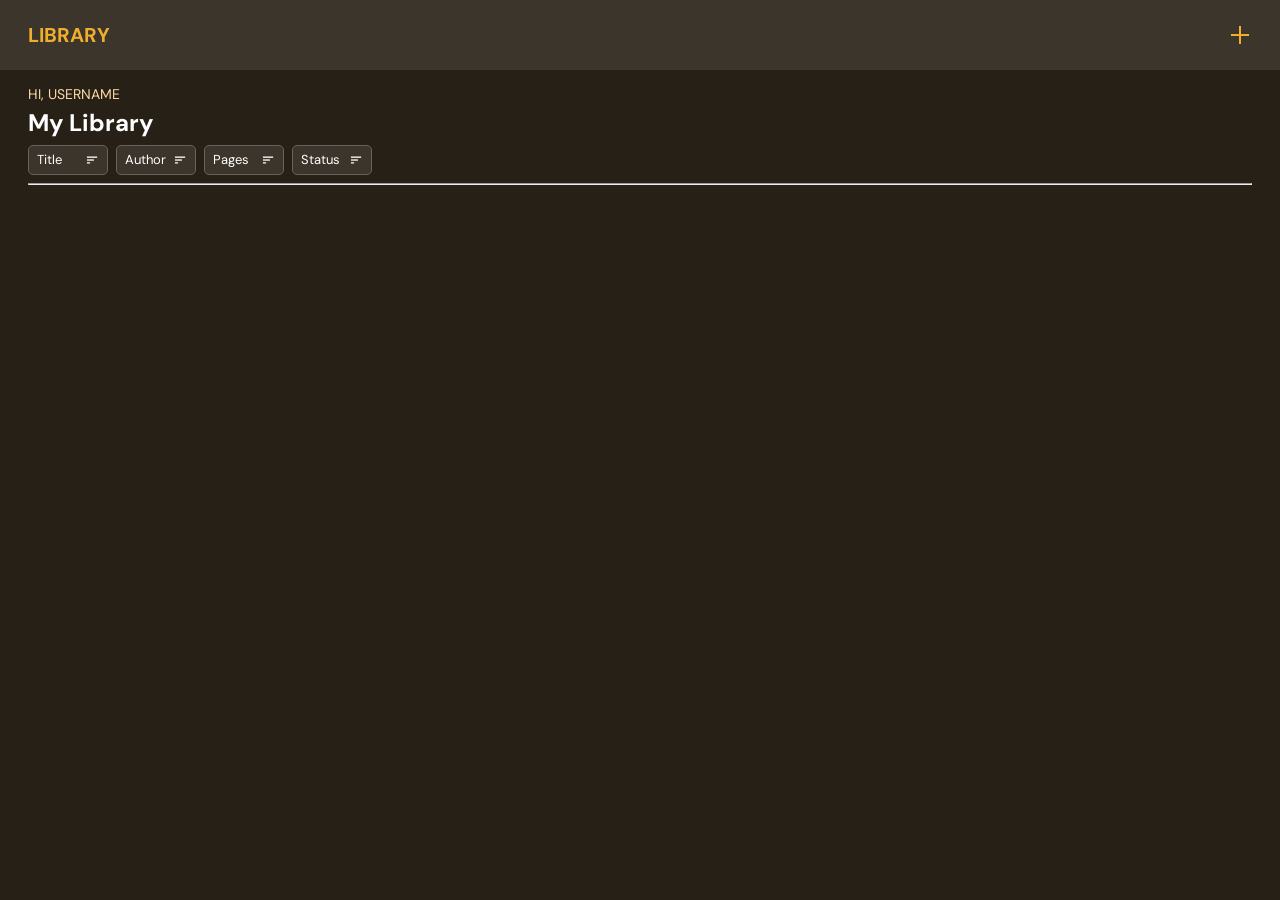
==== index.html @ 604ff002 "Add page and library headers, add colors" ====
<!DOCTYPE html>
<html lang="en">
    <head>
        <meta charset="UTF-8" />
        <meta name="viewport" content="width=device-width, initial-scale=1.0" />
        <title>Library</title>
        <link rel="preconnect" href="https://fonts.googleapis.com" />
        <link rel="preconnect" href="https://fonts.gstatic.com" crossorigin />
        <link href="https://fonts.googleapis.com/css2?family=DM+Sans:ital,opsz,wght@0,9..40,100..1000;1,9..40,100..1000&display=swap" rel="stylesheet" />
        <link rel="stylesheet" href="styles.css" />
        <script src="script.js"></script>
    </head>
    <body>
        <div id="header">
            <div id="logo">LIBRARY</div>
            <img id="add-book" src="icons/add.png" alt="Add book button">
        </div>
        <div id="greeting">HI, USERNAME</div>
        <div id="library-name">My Library</div>
        <div id="sort-btns">
            <div class="sort-btn">
                <div>Title</div>
                <img src="icons/sort.png" alt="">
            </div>
            <div class="sort-btn">
                <div>Author</div>
                <img src="icons/sort.png" alt="">
            </div>
            <div class="sort-btn">
                <div>Pages</div>
                <img src="icons/sort.png" alt="">
            </div>
            <div class="sort-btn">
                <div>Status</div>
                <img src="icons/sort.png" alt="">
            </div>
        </div>
        <hr>
        <div id="bookshelf"></div>
    </body>
</html>
---- styles.css ----
/*
  Josh's Custom CSS Reset
  https://www.joshwcomeau.com/css/custom-css-reset/
*/

*, *::before, *::after {
  box-sizing: border-box;
}

* {
  margin: 0;
}

@media (prefers-reduced-motion: no-preference) {
  html {
    interpolate-size: allow-keywords;
  }
}

body {
  line-height: 1.5;
  -webkit-font-smoothing: antialiased;
}

img, picture, video, canvas, svg {
  display: block;
  max-width: 100%;
}

input, button, textarea, select {
  font: inherit;
}

p, h1, h2, h3, h4, h5, h6 {
  overflow-wrap: break-word;
}

p {
  text-wrap: pretty;
}
h1, h2, h3, h4, h5, h6 {
  text-wrap: balance;
}

#root, #__next {
  isolation: isolate;
}

/* Library */
:root {
    --bg-primary: #262017;
    --bg-secondary: #3B352C;

    --font-primary: #F0AE2C;
    --font-secondary: #FFDAA5;

    --btn-border: #67625B;
}

body {
    background-color: var(--bg-primary);
    font-family: "DM Sans";
}

/* --- Header --- */

#header {
    display: grid;
    grid-template-columns: repeat(2, 1fr);
    align-items: center;

    background-color: var(--bg-secondary);
    color: var(--font-primary);
    font-size: 20px;
    font-weight: bold;
    height: 70px;
    padding: 0 28px;
}

#add-book {
    /* #header grid */
    justify-self: end;
}

/* --- END Header --- */

/* --- Greeting --- */

#greeting {
    color: var(--font-secondary);
    font-size: 14px;
    padding-top: 14px;
    padding-left: 28px;
}

/* --- END Greeting --- */

/* --- Library Name --- */

#library-name {
    color: white;
    font-size: 24px;
    font-weight: bold;
    padding-left: 28px;
}

/* --- END Library Name --- */

/* --- Sort Buttons --- */

#sort-btns {
    display: grid;
    grid-template-columns: repeat(auto-fit, 80px);
    gap: 8px;

    padding-top: 4px;
    padding-left: 28px;
}

#sort-btns .sort-btn {
    display: grid;
    grid-template-columns: repeat(2, 1fr);
    align-items: center;

    background-color: var(--bg-secondary);
    border: 1px solid var(--btn-border);
    border-radius: 5px;
    color: white;
    font-size: 13px;
    text-align: start;
    width: 80px;
    padding: 4px 8px;
}

#sort-btns img {
    justify-self: end;
    width: 14px;
}

/* --- END Sort Buttons --- */

hr {
    color: var(--btn-border);
    height: 1px;
    margin: 8px 28px;
}
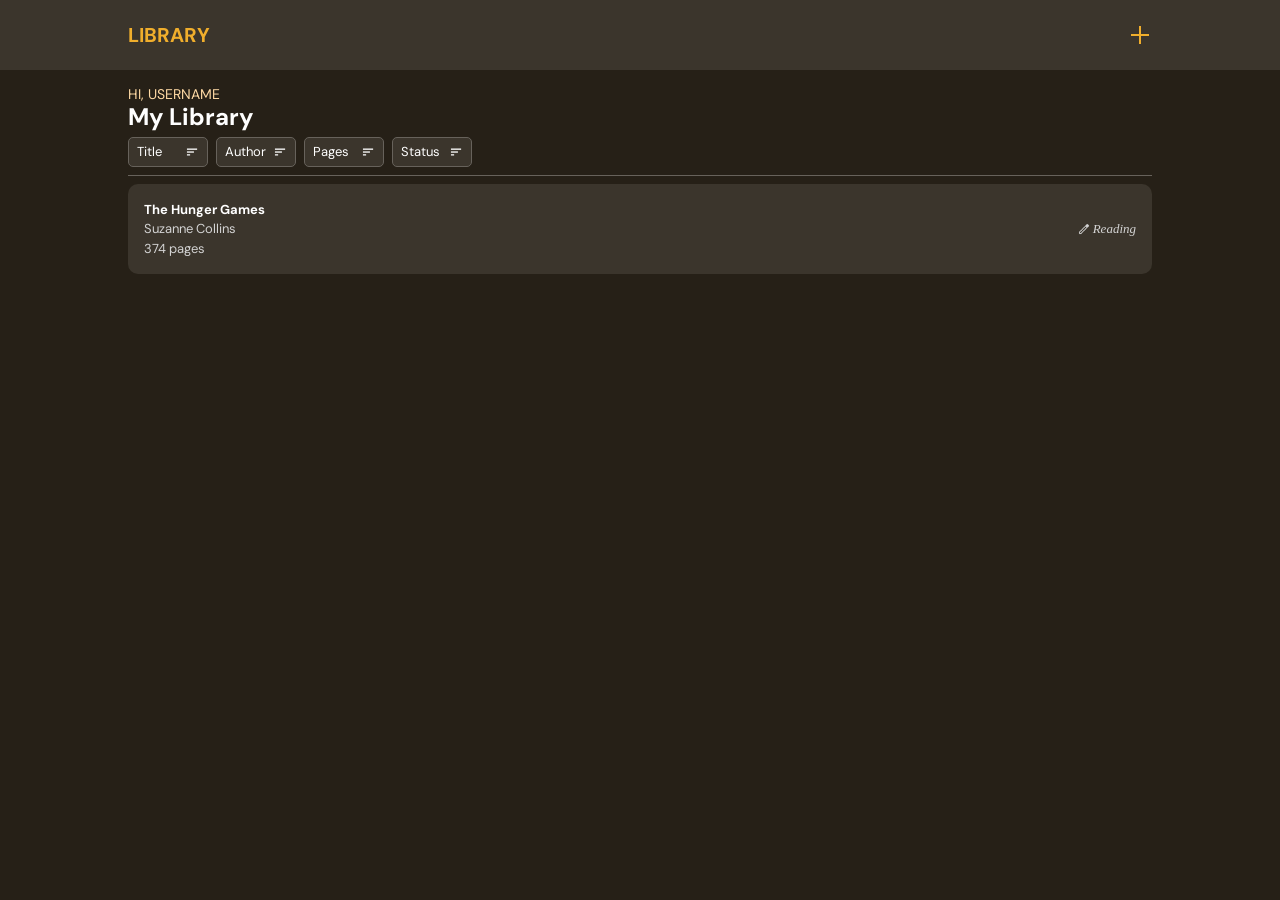
==== commit 6f677cfc: "Complete format and style with dummy content" ====
--- a/index.html
+++ b/index.html
@@ -13,29 +13,41 @@
     <body>
         <div id="header">
             <div id="logo">LIBRARY</div>
-            <img id="add-book" src="icons/add.png" alt="Add book button">
+            <img id="add-book" src="icons/add.png" alt="Add book button" />
         </div>
         <div id="greeting">HI, USERNAME</div>
         <div id="library-name">My Library</div>
         <div id="sort-btns">
             <div class="sort-btn">
                 <div>Title</div>
-                <img src="icons/sort.png" alt="">
+                <img src="icons/sort.png" alt="" />
             </div>
             <div class="sort-btn">
                 <div>Author</div>
-                <img src="icons/sort.png" alt="">
+                <img src="icons/sort.png" alt="" />
             </div>
             <div class="sort-btn">
                 <div>Pages</div>
-                <img src="icons/sort.png" alt="">
+                <img src="icons/sort.png" alt="" />
             </div>
             <div class="sort-btn">
                 <div>Status</div>
-                <img src="icons/sort.png" alt="">
+                <img src="icons/sort.png" alt="" />
             </div>
         </div>
-        <hr>
-        <div id="bookshelf"></div>
+        <hr />
+        <div id="bookshelf">
+            <div class="book">
+                <div class="book-info">
+                    <div class="title">The Hunger Games</div>
+                    <div class="author">Suzanne Collins</div>
+                    <div class="pages">374 pages</div>
+                </div>
+                <div class="status">
+                    <img src="icons/edit.png" alt="Edit button">
+                    <div>Reading</div>
+                </div>
+            </div>
+        </div>
     </body>
 </html>
--- a/styles.css
+++ b/styles.css
@@ -3,58 +3,79 @@
   https://www.joshwcomeau.com/css/custom-css-reset/
 */
 
-*, *::before, *::after {
-  box-sizing: border-box;
+*,
+*::before,
+*::after {
+    box-sizing: border-box;
 }
 
 * {
-  margin: 0;
+    margin: 0;
 }
 
 @media (prefers-reduced-motion: no-preference) {
-  html {
-    interpolate-size: allow-keywords;
-  }
+    html {
+        interpolate-size: allow-keywords;
+    }
 }
 
 body {
-  line-height: 1.5;
-  -webkit-font-smoothing: antialiased;
-}
-
-img, picture, video, canvas, svg {
-  display: block;
-  max-width: 100%;
-}
-
-input, button, textarea, select {
-  font: inherit;
-}
-
-p, h1, h2, h3, h4, h5, h6 {
-  overflow-wrap: break-word;
+    line-height: 1.5;
+    -webkit-font-smoothing: antialiased;
+}
+
+img,
+picture,
+video,
+canvas,
+svg {
+    display: block;
+    max-width: 100%;
+}
+
+input,
+button,
+textarea,
+select {
+    font: inherit;
+}
+
+p,
+h1,
+h2,
+h3,
+h4,
+h5,
+h6 {
+    overflow-wrap: break-word;
 }
 
 p {
-  text-wrap: pretty;
-}
-h1, h2, h3, h4, h5, h6 {
-  text-wrap: balance;
-}
-
-#root, #__next {
-  isolation: isolate;
+    text-wrap: pretty;
+}
+h1,
+h2,
+h3,
+h4,
+h5,
+h6 {
+    text-wrap: balance;
+}
+
+#root,
+#__next {
+    isolation: isolate;
 }
 
 /* Library */
 :root {
     --bg-primary: #262017;
-    --bg-secondary: #3B352C;
-
-    --font-primary: #F0AE2C;
-    --font-secondary: #FFDAA5;
-
-    --btn-border: #67625B;
+    --bg-secondary: #3b352c;
+
+    --font-primary: #f0ae2c;
+    --font-secondary: #ffdaa5;
+
+    --btn-border: #67625b;
 }
 
 body {
@@ -74,12 +95,14 @@
     font-size: 20px;
     font-weight: bold;
     height: 70px;
-    padding: 0 28px;
+    padding: 0 10%;
 }
 
 #add-book {
     /* #header grid */
     justify-self: end;
+
+    cursor: pointer;
 }
 
 /* --- END Header --- */
@@ -90,7 +113,7 @@
     color: var(--font-secondary);
     font-size: 14px;
     padding-top: 14px;
-    padding-left: 28px;
+    padding-left: 10%;
 }
 
 /* --- END Greeting --- */
@@ -101,7 +124,8 @@
     color: white;
     font-size: 24px;
     font-weight: bold;
-    padding-left: 28px;
+    margin-top: -6px;
+    padding-left: 10%;
 }
 
 /* --- END Library Name --- */
@@ -112,9 +136,8 @@
     display: grid;
     grid-template-columns: repeat(auto-fit, 80px);
     gap: 8px;
-
-    padding-top: 4px;
-    padding-left: 28px;
+    padding-top: 2px;
+    padding-left: 10%;
 }
 
 #sort-btns .sort-btn {
@@ -122,6 +145,7 @@
     grid-template-columns: repeat(2, 1fr);
     align-items: center;
 
+    cursor: pointer;
     background-color: var(--bg-secondary);
     border: 1px solid var(--btn-border);
     border-radius: 5px;
@@ -137,10 +161,55 @@
     width: 14px;
 }
 
+hr {
+    background-color: var(--btn-border);
+    border: none;
+    height: 1px;
+    margin: 8px 10%;
+}
+
 /* --- END Sort Buttons --- */
 
-hr {
-    color: var(--btn-border);
-    height: 1px;
-    margin: 8px 28px;
-}
+/* --- Bookshelf --- */
+
+#bookshelf {
+    padding: 0 10%;
+}
+
+.book {
+    display: flex;
+    align-items: center;
+    justify-content: space-between;
+    
+    background-color: var(--bg-secondary);
+    color: white;
+    border-radius: 10px;
+    font-size: 13px;
+    padding: 16px;
+}
+
+.title {
+    font-weight: bold;
+}
+
+.author,
+.pages,
+.status {
+    color: lightgray;
+}
+
+.status {
+    display: flex;
+    align-items: center;
+    gap: 2px;
+
+    cursor: pointer;
+    font-style: italic;
+}
+
+.status img {
+    width: 14px;
+    height: 14px;
+}
+
+/* --- END Bookshelf --- */
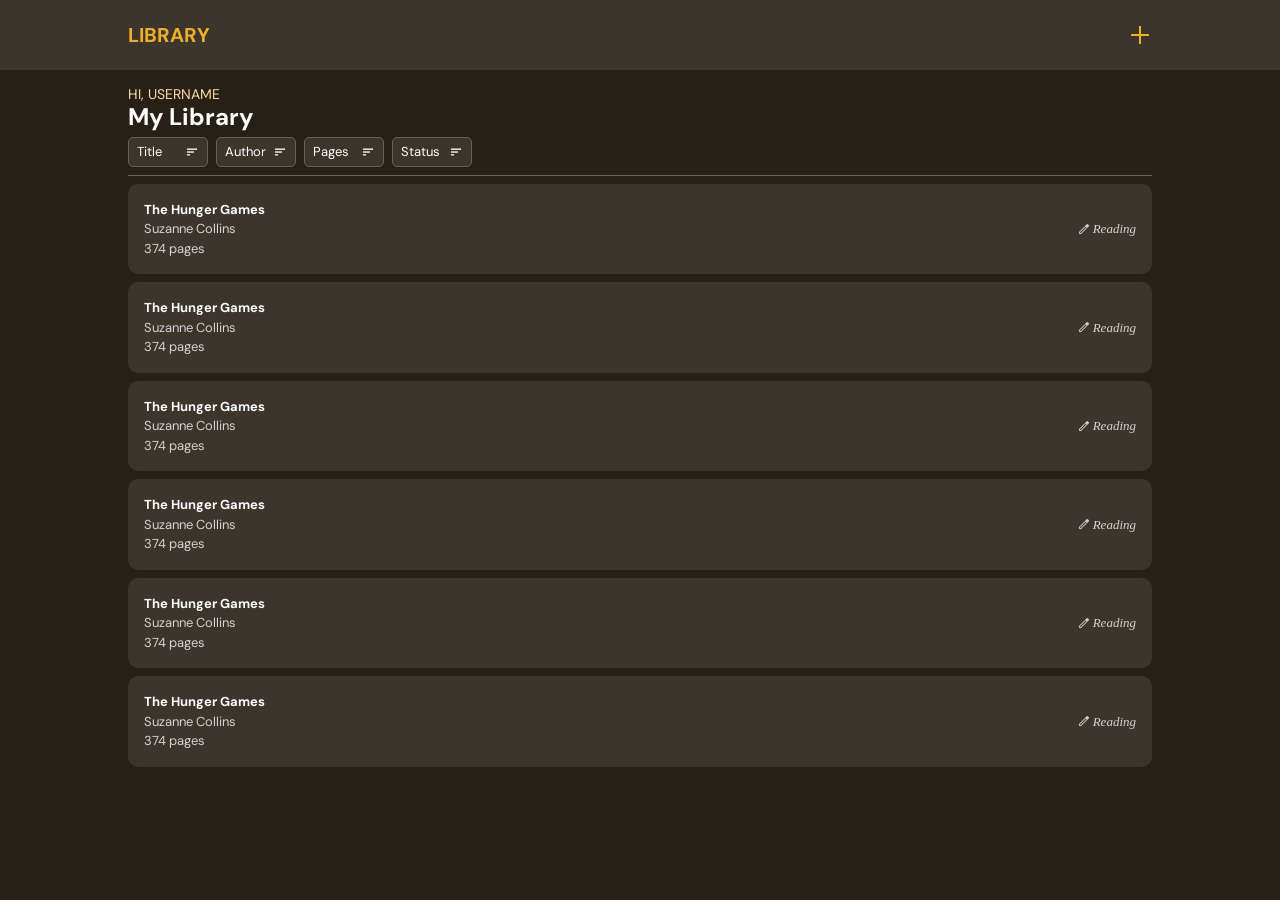
==== commit 67885622: "Add space between bookshelf and bottom of viewport" ====
--- a/index.html
+++ b/index.html
@@ -44,7 +44,62 @@
                     <div class="pages">374 pages</div>
                 </div>
                 <div class="status">
-                    <img src="icons/edit.png" alt="Edit button">
+                    <img src="icons/edit.png" alt="Edit button" />
+                    <div>Reading</div>
+                </div>
+            </div>
+            <div class="book">
+                <div class="book-info">
+                    <div class="title">The Hunger Games</div>
+                    <div class="author">Suzanne Collins</div>
+                    <div class="pages">374 pages</div>
+                </div>
+                <div class="status">
+                    <img src="icons/edit.png" alt="Edit button" />
+                    <div>Reading</div>
+                </div>
+            </div>
+            <div class="book">
+                <div class="book-info">
+                    <div class="title">The Hunger Games</div>
+                    <div class="author">Suzanne Collins</div>
+                    <div class="pages">374 pages</div>
+                </div>
+                <div class="status">
+                    <img src="icons/edit.png" alt="Edit button" />
+                    <div>Reading</div>
+                </div>
+            </div>
+            <div class="book">
+                <div class="book-info">
+                    <div class="title">The Hunger Games</div>
+                    <div class="author">Suzanne Collins</div>
+                    <div class="pages">374 pages</div>
+                </div>
+                <div class="status">
+                    <img src="icons/edit.png" alt="Edit button" />
+                    <div>Reading</div>
+                </div>
+            </div>
+            <div class="book">
+                <div class="book-info">
+                    <div class="title">The Hunger Games</div>
+                    <div class="author">Suzanne Collins</div>
+                    <div class="pages">374 pages</div>
+                </div>
+                <div class="status">
+                    <img src="icons/edit.png" alt="Edit button" />
+                    <div>Reading</div>
+                </div>
+            </div>
+            <div class="book">
+                <div class="book-info">
+                    <div class="title">The Hunger Games</div>
+                    <div class="author">Suzanne Collins</div>
+                    <div class="pages">374 pages</div>
+                </div>
+                <div class="status">
+                    <img src="icons/edit.png" alt="Edit button" />
                     <div>Reading</div>
                 </div>
             </div>
--- a/styles.css
+++ b/styles.css
@@ -86,6 +86,9 @@
 /* --- Header --- */
 
 #header {
+    position: sticky;
+    top: 0;
+
     display: grid;
     grid-template-columns: repeat(2, 1fr);
     align-items: center;
@@ -173,7 +176,10 @@
 /* --- Bookshelf --- */
 
 #bookshelf {
-    padding: 0 10%;
+    display: grid;
+    gap: 8px;
+
+    padding: 0 10% 10%;
 }
 
 .book {
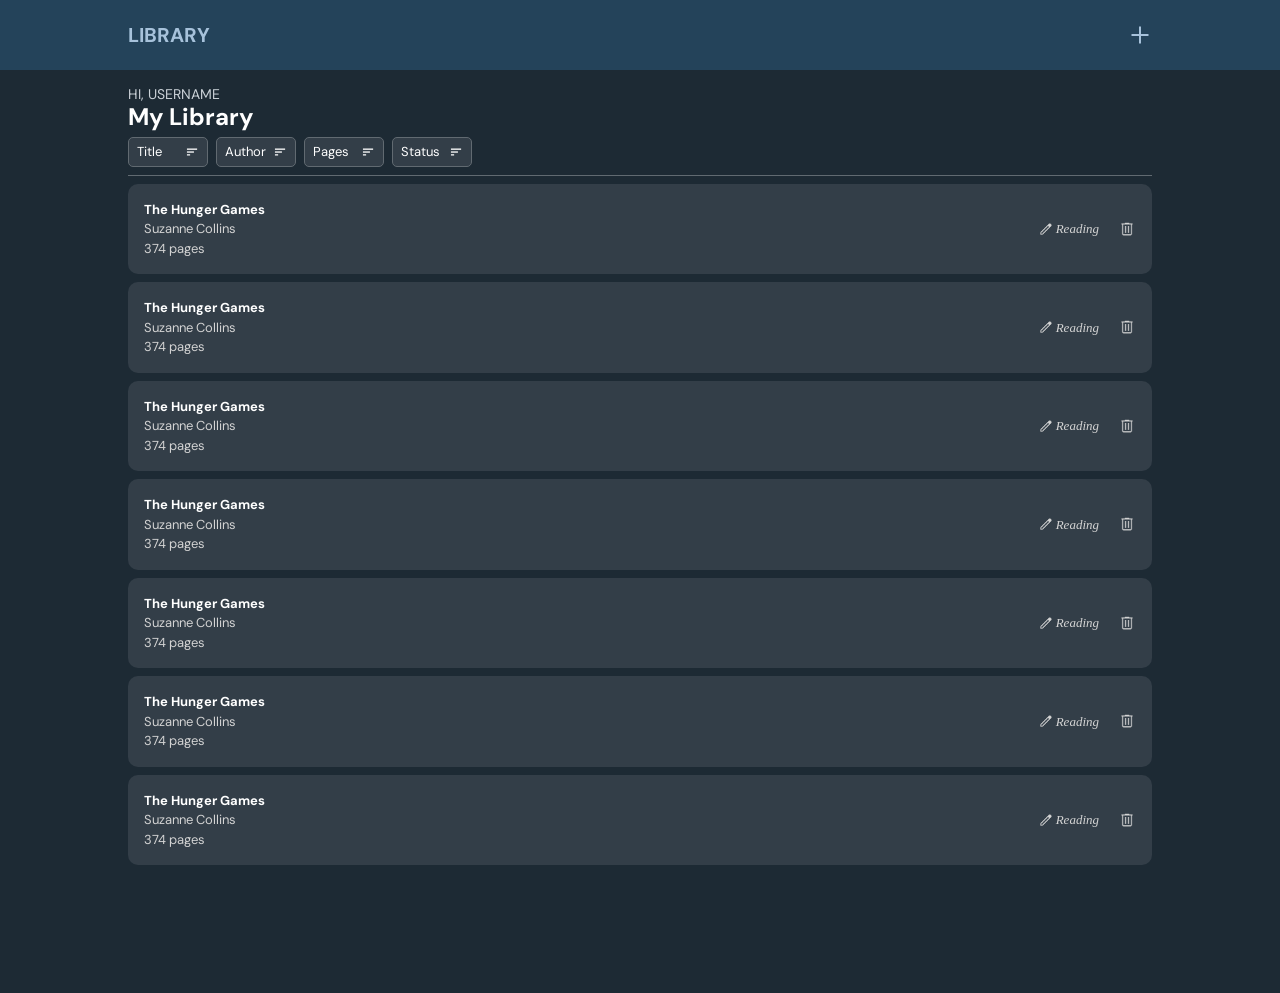
==== commit 49e86639: "Add delete icon to book divs" ====
--- a/index.html
+++ b/index.html
@@ -43,9 +43,14 @@
                     <div class="author">Suzanne Collins</div>
                     <div class="pages">374 pages</div>
                 </div>
-                <div class="status">
-                    <img src="icons/edit.png" alt="Edit button" />
-                    <div>Reading</div>
+                <div class="book-options">
+                    <div class="status">
+                        <img class="edit" src="icons/edit.png" alt="Edit button" />
+                        <div>Reading</div>
+                    </div>
+                    <div class="delete">
+                        <img class="delete" src="icons/delete.png" alt="Delete button" />
+                    </div>
                 </div>
             </div>
             <div class="book">
@@ -54,9 +59,14 @@
                     <div class="author">Suzanne Collins</div>
                     <div class="pages">374 pages</div>
                 </div>
-                <div class="status">
-                    <img src="icons/edit.png" alt="Edit button" />
-                    <div>Reading</div>
+                <div class="book-options">
+                    <div class="status">
+                        <img class="edit" src="icons/edit.png" alt="Edit button" />
+                        <div>Reading</div>
+                    </div>
+                    <div class="delete">
+                        <img class="delete" src="icons/delete.png" alt="Delete button" />
+                    </div>
                 </div>
             </div>
             <div class="book">
@@ -65,9 +75,14 @@
                     <div class="author">Suzanne Collins</div>
                     <div class="pages">374 pages</div>
                 </div>
-                <div class="status">
-                    <img src="icons/edit.png" alt="Edit button" />
-                    <div>Reading</div>
+                <div class="book-options">
+                    <div class="status">
+                        <img class="edit" src="icons/edit.png" alt="Edit button" />
+                        <div>Reading</div>
+                    </div>
+                    <div class="delete">
+                        <img class="delete" src="icons/delete.png" alt="Delete button" />
+                    </div>
                 </div>
             </div>
             <div class="book">
@@ -76,9 +91,14 @@
                     <div class="author">Suzanne Collins</div>
                     <div class="pages">374 pages</div>
                 </div>
-                <div class="status">
-                    <img src="icons/edit.png" alt="Edit button" />
-                    <div>Reading</div>
+                <div class="book-options">
+                    <div class="status">
+                        <img class="edit" src="icons/edit.png" alt="Edit button" />
+                        <div>Reading</div>
+                    </div>
+                    <div class="delete">
+                        <img class="delete" src="icons/delete.png" alt="Delete button" />
+                    </div>
                 </div>
             </div>
             <div class="book">
@@ -87,9 +107,14 @@
                     <div class="author">Suzanne Collins</div>
                     <div class="pages">374 pages</div>
                 </div>
-                <div class="status">
-                    <img src="icons/edit.png" alt="Edit button" />
-                    <div>Reading</div>
+                <div class="book-options">
+                    <div class="status">
+                        <img class="edit" src="icons/edit.png" alt="Edit button" />
+                        <div>Reading</div>
+                    </div>
+                    <div class="delete">
+                        <img class="delete" src="icons/delete.png" alt="Delete button" />
+                    </div>
                 </div>
             </div>
             <div class="book">
@@ -98,9 +123,30 @@
                     <div class="author">Suzanne Collins</div>
                     <div class="pages">374 pages</div>
                 </div>
-                <div class="status">
-                    <img src="icons/edit.png" alt="Edit button" />
-                    <div>Reading</div>
+                <div class="book-options">
+                    <div class="status">
+                        <img class="edit" src="icons/edit.png" alt="Edit button" />
+                        <div>Reading</div>
+                    </div>
+                    <div class="delete">
+                        <img class="delete" src="icons/delete.png" alt="Delete button" />
+                    </div>
+                </div>
+            </div>
+            <div class="book">
+                <div class="book-info">
+                    <div class="title">The Hunger Games</div>
+                    <div class="author">Suzanne Collins</div>
+                    <div class="pages">374 pages</div>
+                </div>
+                <div class="book-options">
+                    <div class="status">
+                        <img class="edit" src="icons/edit.png" alt="Edit button" />
+                        <div>Reading</div>
+                    </div>
+                    <div class="delete">
+                        <img class="delete" src="icons/delete.png" alt="Delete button" />
+                    </div>
                 </div>
             </div>
         </div>
--- a/styles.css
+++ b/styles.css
@@ -69,13 +69,14 @@
 
 /* Library */
 :root {
-    --bg-primary: #262017;
-    --bg-secondary: #3b352c;
-
-    --font-primary: #f0ae2c;
-    --font-secondary: #ffdaa5;
-
-    --btn-border: #67625b;
+    --bg-primary: #1d2a34;
+    --bg-secondary: #24435a;
+    --bg-tertiary: #333e48;
+
+    --font-primary: #a7c2db;
+    --font-secondary: #cbd2d8;
+
+    --btn-border: #616a71;
 }
 
 body {
@@ -94,7 +95,7 @@
     align-items: center;
 
     background-color: var(--bg-secondary);
-    color: var(--font-primary);
+    color: #a7c2db;
     font-size: 20px;
     font-weight: bold;
     height: 70px;
@@ -109,6 +110,57 @@
 }
 
 /* --- END Header --- */
+
+/* --- New Book Form --- */
+
+#new-book-form {
+    position: sticky;
+    top: 70px;
+
+    display: grid;
+    justify-content: end;
+    gap: 8px;
+
+    background-color: var(--bg-secondary);
+    padding: 0 10% 32px;
+}
+
+#form-title {
+    color: var(--font-primary);
+    font-weight: bold;
+}
+
+.input-div {
+    display: grid;
+    grid-template-columns: 60px 196px;
+    align-items: center;
+
+    color: var(--font-secondary);
+}
+
+.input-div input {
+    all: unset;
+    background-color: var(--bg-primary);
+    color: lightgray;
+    border-radius: 8px;
+    padding: 4px 8px;
+}
+
+.input-div input::placeholder {
+    font-style: italic;
+}
+
+.confirm-btn {
+    justify-self: end;
+
+    cursor: pointer;
+    background-color: var(--font-primary);
+    color: var(--bg-primary);
+    border-radius: 8px;
+    padding: 4px 8px;
+}
+
+/* --- END New Book Form --- */
 
 /* --- Greeting --- */
 
@@ -149,7 +201,7 @@
     align-items: center;
 
     cursor: pointer;
-    background-color: var(--bg-secondary);
+    background-color: var(--bg-tertiary);
     border: 1px solid var(--btn-border);
     border-radius: 5px;
     color: white;
@@ -186,8 +238,8 @@
     display: flex;
     align-items: center;
     justify-content: space-between;
-    
-    background-color: var(--bg-secondary);
+
+    background-color: var(--bg-tertiary);
     color: white;
     border-radius: 10px;
     font-size: 13px;
@@ -204,6 +256,12 @@
     color: lightgray;
 }
 
+.book-options {
+    display: flex;
+    align-items: center;
+    gap: 19px;
+}
+
 .status {
     display: flex;
     align-items: center;
@@ -213,9 +271,15 @@
     font-style: italic;
 }
 
-.status img {
-    width: 14px;
-    height: 14px;
+.edit {
+    width: 16px;
+    height: 16px;
+}
+
+.delete {
+    cursor: pointer;
+    width: 18px;
+    height: 18px;
 }
 
 /* --- END Bookshelf --- */
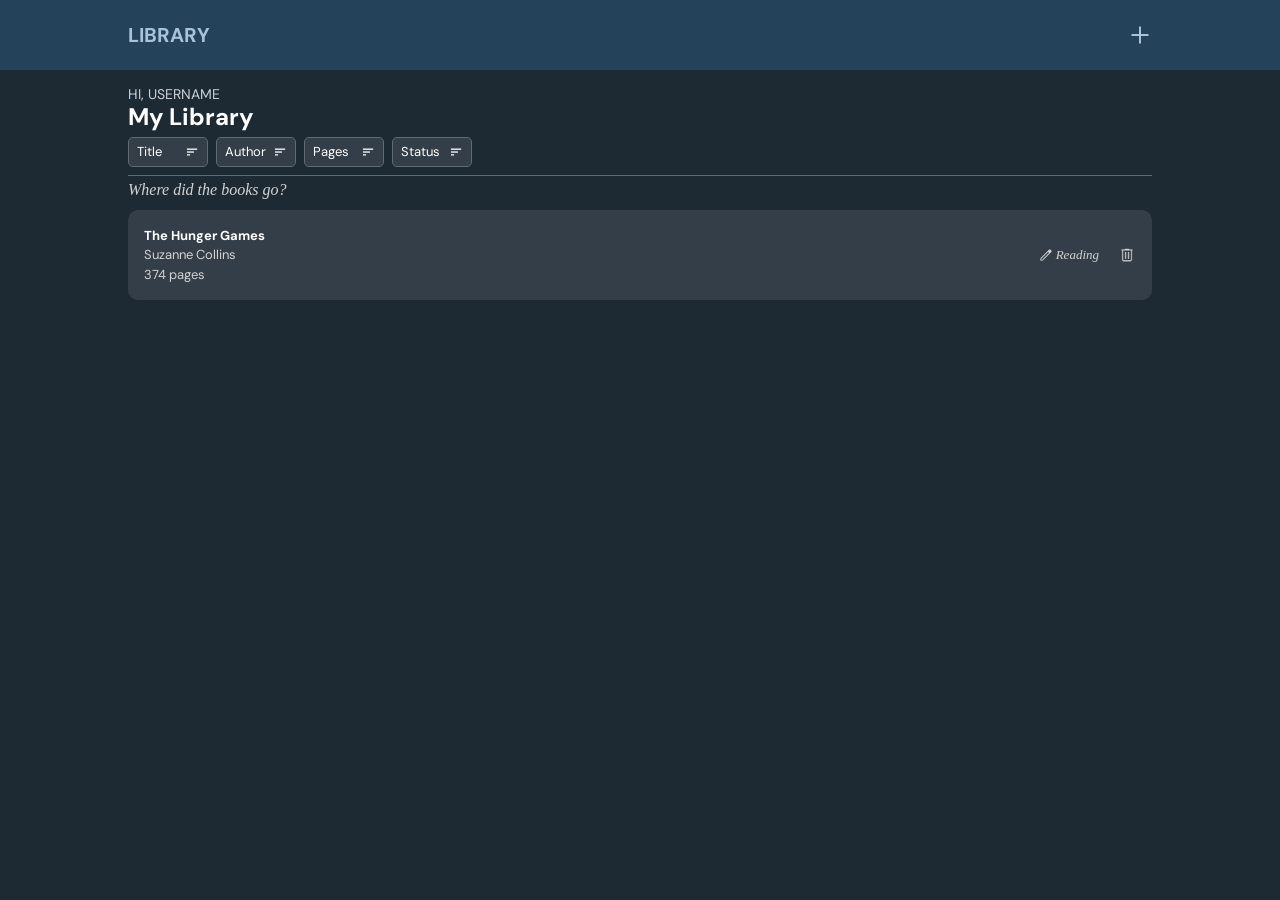
==== commit e1b4354e: "Populate bookshelf after submitting form" ====
--- a/index.html
+++ b/index.html
@@ -37,6 +37,8 @@
         </div>
         <hr />
         <div id="bookshelf">
+            <div id="no-books-text">Where did the books go?</div>
+            
             <div class="book">
                 <div class="book-info">
                     <div class="title">The Hunger Games</div>
@@ -46,109 +48,14 @@
                 <div class="book-options">
                     <div class="status">
                         <img class="edit" src="icons/edit.png" alt="Edit button" />
-                        <div>Reading</div>
+                        <div class="status-text">Reading</div>
                     </div>
                     <div class="delete">
-                        <img class="delete" src="icons/delete.png" alt="Delete button" />
+                        <img src="icons/delete.png" alt="Delete button" />
                     </div>
                 </div>
             </div>
-            <div class="book">
-                <div class="book-info">
-                    <div class="title">The Hunger Games</div>
-                    <div class="author">Suzanne Collins</div>
-                    <div class="pages">374 pages</div>
-                </div>
-                <div class="book-options">
-                    <div class="status">
-                        <img class="edit" src="icons/edit.png" alt="Edit button" />
-                        <div>Reading</div>
-                    </div>
-                    <div class="delete">
-                        <img class="delete" src="icons/delete.png" alt="Delete button" />
-                    </div>
-                </div>
-            </div>
-            <div class="book">
-                <div class="book-info">
-                    <div class="title">The Hunger Games</div>
-                    <div class="author">Suzanne Collins</div>
-                    <div class="pages">374 pages</div>
-                </div>
-                <div class="book-options">
-                    <div class="status">
-                        <img class="edit" src="icons/edit.png" alt="Edit button" />
-                        <div>Reading</div>
-                    </div>
-                    <div class="delete">
-                        <img class="delete" src="icons/delete.png" alt="Delete button" />
-                    </div>
-                </div>
-            </div>
-            <div class="book">
-                <div class="book-info">
-                    <div class="title">The Hunger Games</div>
-                    <div class="author">Suzanne Collins</div>
-                    <div class="pages">374 pages</div>
-                </div>
-                <div class="book-options">
-                    <div class="status">
-                        <img class="edit" src="icons/edit.png" alt="Edit button" />
-                        <div>Reading</div>
-                    </div>
-                    <div class="delete">
-                        <img class="delete" src="icons/delete.png" alt="Delete button" />
-                    </div>
-                </div>
-            </div>
-            <div class="book">
-                <div class="book-info">
-                    <div class="title">The Hunger Games</div>
-                    <div class="author">Suzanne Collins</div>
-                    <div class="pages">374 pages</div>
-                </div>
-                <div class="book-options">
-                    <div class="status">
-                        <img class="edit" src="icons/edit.png" alt="Edit button" />
-                        <div>Reading</div>
-                    </div>
-                    <div class="delete">
-                        <img class="delete" src="icons/delete.png" alt="Delete button" />
-                    </div>
-                </div>
-            </div>
-            <div class="book">
-                <div class="book-info">
-                    <div class="title">The Hunger Games</div>
-                    <div class="author">Suzanne Collins</div>
-                    <div class="pages">374 pages</div>
-                </div>
-                <div class="book-options">
-                    <div class="status">
-                        <img class="edit" src="icons/edit.png" alt="Edit button" />
-                        <div>Reading</div>
-                    </div>
-                    <div class="delete">
-                        <img class="delete" src="icons/delete.png" alt="Delete button" />
-                    </div>
-                </div>
-            </div>
-            <div class="book">
-                <div class="book-info">
-                    <div class="title">The Hunger Games</div>
-                    <div class="author">Suzanne Collins</div>
-                    <div class="pages">374 pages</div>
-                </div>
-                <div class="book-options">
-                    <div class="status">
-                        <img class="edit" src="icons/edit.png" alt="Edit button" />
-                        <div>Reading</div>
-                    </div>
-                    <div class="delete">
-                        <img class="delete" src="icons/delete.png" alt="Delete button" />
-                    </div>
-                </div>
-            </div>
+
         </div>
     </body>
 </html>
--- a/styles.css
+++ b/styles.css
@@ -122,7 +122,8 @@
     gap: 8px;
 
     background-color: var(--bg-secondary);
-    padding: 0 10% 32px;
+    font-size: 14px;
+    padding: 0 10% 20px;
 }
 
 #form-title {
@@ -150,7 +151,7 @@
     font-style: italic;
 }
 
-.confirm-btn {
+#confirm-btn {
     justify-self: end;
 
     cursor: pointer;
@@ -158,6 +159,17 @@
     color: var(--bg-primary);
     border-radius: 8px;
     padding: 4px 8px;
+}
+
+#message-div {
+    display: grid;
+    grid-template-columns: 188px 68px;
+    align-items: center;
+}
+
+#message-text {
+    color: white;
+    font-style: italic;
 }
 
 /* --- END New Book Form --- */
@@ -231,7 +243,13 @@
     display: grid;
     gap: 8px;
 
-    padding: 0 10% 10%;
+    padding: 0 10% 32px; 
+}
+
+#no-books-text {
+    color: lightgray;
+    font-style: italic;
+    margin-top: -6px;
 }
 
 .book {
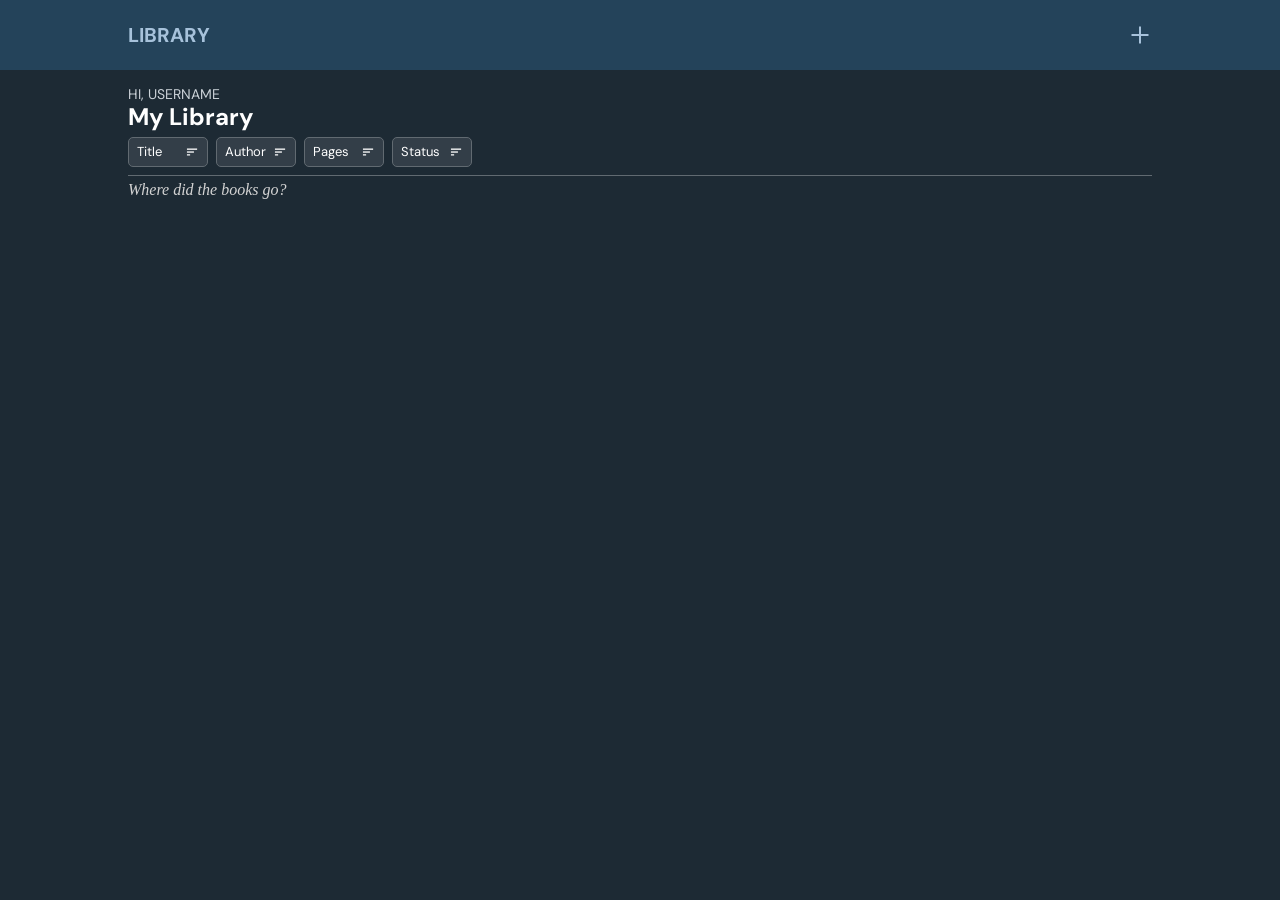
==== commit f5c664ba: "Remove form message on form refocus" ====
--- a/index.html
+++ b/index.html
@@ -38,24 +38,6 @@
         <hr />
         <div id="bookshelf">
             <div id="no-books-text">Where did the books go?</div>
-            
-            <div class="book">
-                <div class="book-info">
-                    <div class="title">The Hunger Games</div>
-                    <div class="author">Suzanne Collins</div>
-                    <div class="pages">374 pages</div>
-                </div>
-                <div class="book-options">
-                    <div class="status">
-                        <img class="edit" src="icons/edit.png" alt="Edit button" />
-                        <div class="status-text">Reading</div>
-                    </div>
-                    <div class="delete">
-                        <img src="icons/delete.png" alt="Delete button" />
-                    </div>
-                </div>
-            </div>
-
         </div>
     </body>
 </html>
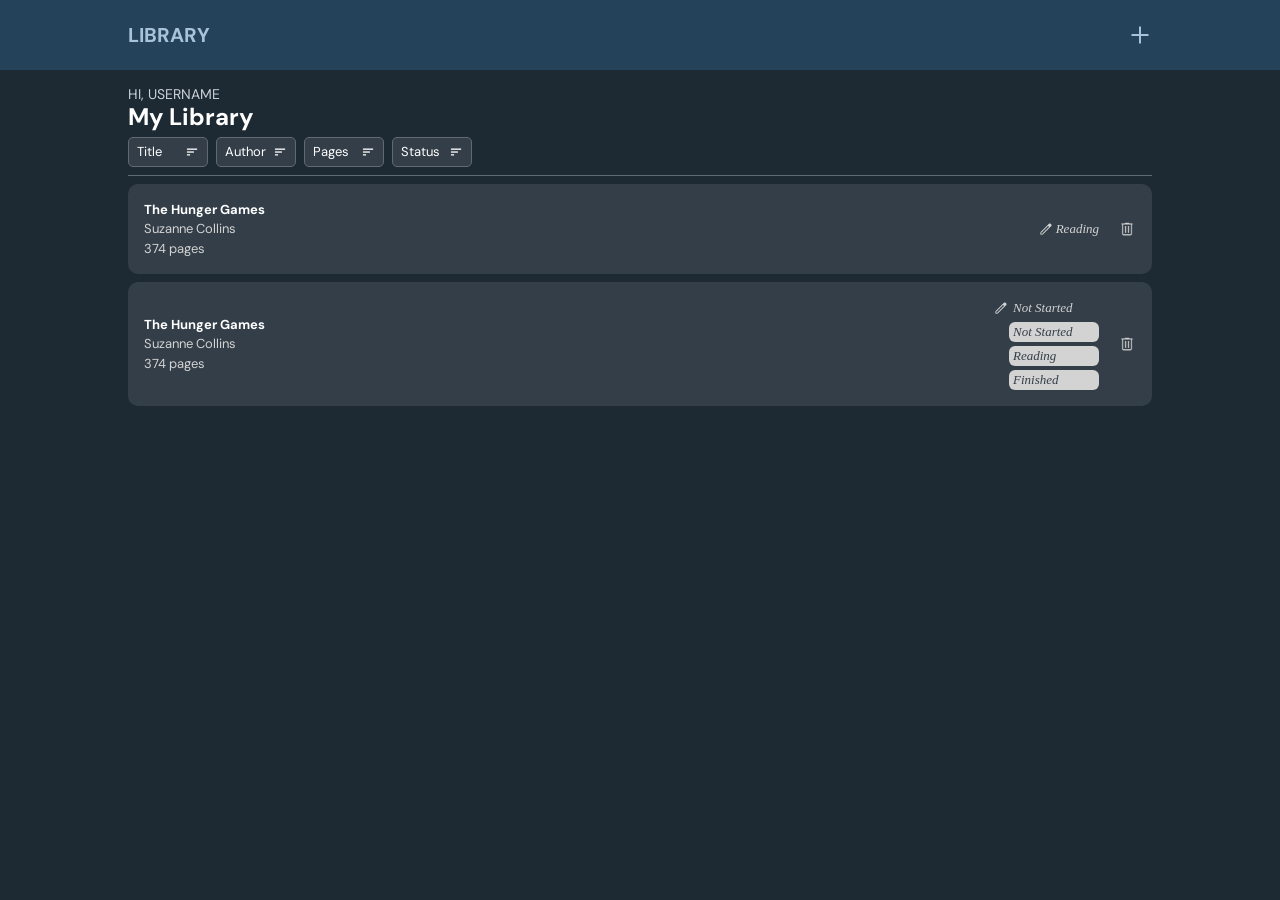
==== commit 6bc3e3db: "Show book dropdown options on status click" ====
--- a/index.html
+++ b/index.html
@@ -37,7 +37,40 @@
         </div>
         <hr />
         <div id="bookshelf">
-            <div id="no-books-text">Where did the books go?</div>
+            <!-- <div id="no-books-text">Where did the books go?</div> -->
+
+            <div class="book">
+                <div class="book-info">
+                    <div class="title">The Hunger Games</div>
+                    <div class="author">Suzanne Collins</div>
+                    <div class="pages">374 pages</div>
+                </div>
+                <div class="book-options">
+                    <div class="status book-dropdown-hidden">
+                        <img class="edit" src="icons/edit.png" alt="Edit button" />
+                        <div class="status-text">Reading</div>
+                    </div>
+                    <div class="delete"><img src="icons/delete.png" alt="Delete button" /></div>
+                </div>
+            </div>
+
+            <div class="book">
+                <div class="book-info">
+                    <div class="title">The Hunger Games</div>
+                    <div class="author">Suzanne Collins</div>
+                    <div class="pages">374 pages</div>
+                </div>
+                <div class="book-options">
+                    <div class="status book-dropdown-visible">
+                        <img class="edit" src="icons/edit.png" alt="Edit button" />
+                        <div class="status-text">Not Started</div>
+                        <div class="book-dropdown-option book-not-started">Not Started</div>
+                        <div class="book-dropdown-option book-reading">Reading</div>
+                        <div class="book-dropdown-option book-finished">Finished</div>
+                    </div>
+                    <div class="delete"><img src="icons/delete.png" alt="Delete button" /></div>
+                </div>
+            </div>
         </div>
     </body>
 </html>
--- a/styles.css
+++ b/styles.css
@@ -147,9 +147,73 @@
     padding: 4px 8px;
 }
 
+input[type="number"]::-webkit-inner-spin-button,
+input[type="number"]::-webkit-outer-spin-button {
+    -webkit-appearance: none;
+    margin: 0;
+}
+
 .input-div input::placeholder {
-    font-style: italic;
-}
+    color: gray;
+    font-style: italic;
+}
+
+/* dropdown */
+
+.dropdown-visible {
+    display: grid;
+    grid-template: repeat(4, 29px) / 60px 196px;
+    align-items: center;
+
+    color: var(--font-secondary);
+}
+
+#not-started {
+    grid-area: 2 / 2 / 3 / 3;
+}
+
+#reading {
+    grid-area: 3 / 2 / 4 / 3;
+}
+
+#finished {
+    grid-area: 4 / 2 / 5 / 3;
+    border-bottom-left-radius: 8px;
+    border-bottom-right-radius: 8px;
+}
+
+.dropdown-option {
+    cursor: pointer;
+    background-color: var(--bg-primary);
+    color: lightgray;
+    padding: 4px 8px;
+}
+
+.dropdown-option:hover {
+    background-color: var(--font-primary);
+    color: var(--bg-primary);
+}
+
+#status-value-wrapper {
+    display: flex;
+    align-items: center;
+    justify-content: space-between;
+
+    cursor: pointer;
+    background-color: var(--bg-primary);
+    color: gray;
+    border-radius: 8px;
+    font-style: italic;
+    height: 29px;
+    padding: 4px 8px;
+}
+
+#status-value {
+    color: lightgray;
+    font-style: normal;
+}
+
+/* END dropdown */
 
 #confirm-btn {
     justify-self: end;
@@ -168,7 +232,7 @@
 }
 
 #message-text {
-    color: white;
+    color: var(--font-secondary);
     font-style: italic;
 }
 
@@ -243,7 +307,7 @@
     display: grid;
     gap: 8px;
 
-    padding: 0 10% 32px; 
+    padding: 0 10% 32px;
 }
 
 #no-books-text {
@@ -280,7 +344,7 @@
     gap: 19px;
 }
 
-.status {
+.book-dropdown-hidden {
     display: flex;
     align-items: center;
     gap: 2px;
@@ -294,6 +358,45 @@
     height: 16px;
 }
 
+.book-dropdown-visible {
+    display: grid;
+    grid-template: repeat(4, 20px) / 16px 90px;
+    align-items: center;
+    row-gap: 4px;
+}
+
+.book-dropdown-visible .edit {
+    grid-area: 1 / 1 / 2 / 2;
+}
+
+.book-dropdown-visible .status-text {
+    grid-area: 1 / 2 / 2 / 3;
+
+    font-style: italic;
+    padding: 0 4px;
+}
+
+.book-dropdown-visible .book-dropdown-option {
+    cursor: pointer;
+    background-color: lightgray;
+    color: var(--bg-tertiary);
+    font-style: italic;
+    border-radius: 6px;
+    padding: 0 4px;
+}
+
+.book-dropdown-visible .book-not-started {
+    grid-area: 2 / 2 / 3 / 3;
+}
+
+.book-dropdown-visible .book-reading {
+    grid-area: 3 / 2 / 4 / 3;
+}
+
+.book-dropdown-visible .book-finished {
+    grid-area: 4 / 2 / 5 / 3;
+}
+
 .delete {
     cursor: pointer;
     width: 18px;
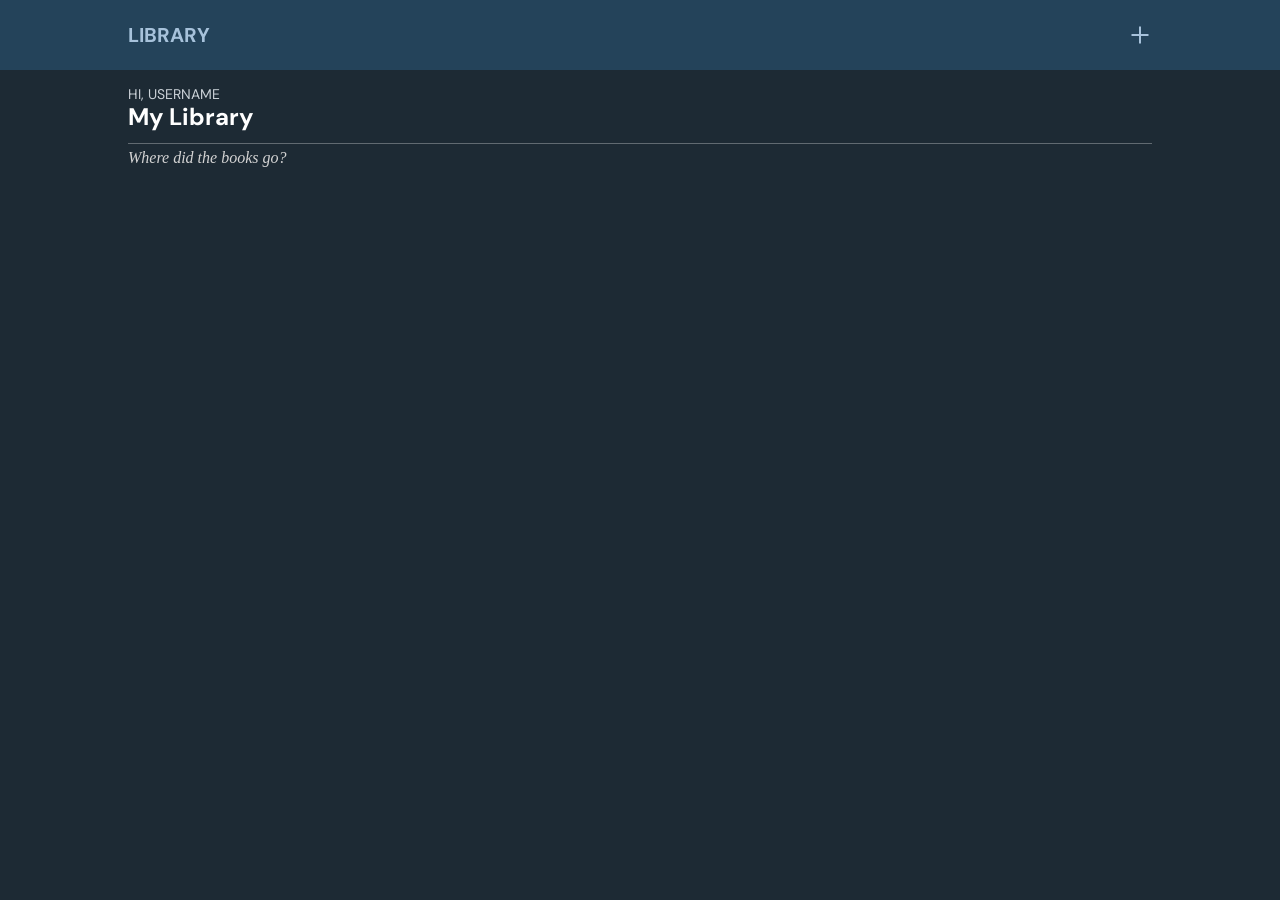
==== commit bd605e31: "Remove sort buttons" ====
--- a/index.html
+++ b/index.html
@@ -17,60 +17,9 @@
         </div>
         <div id="greeting">HI, USERNAME</div>
         <div id="library-name">My Library</div>
-        <div id="sort-btns">
-            <div class="sort-btn">
-                <div>Title</div>
-                <img src="icons/sort.png" alt="" />
-            </div>
-            <div class="sort-btn">
-                <div>Author</div>
-                <img src="icons/sort.png" alt="" />
-            </div>
-            <div class="sort-btn">
-                <div>Pages</div>
-                <img src="icons/sort.png" alt="" />
-            </div>
-            <div class="sort-btn">
-                <div>Status</div>
-                <img src="icons/sort.png" alt="" />
-            </div>
-        </div>
         <hr />
         <div id="bookshelf">
-            <!-- <div id="no-books-text">Where did the books go?</div> -->
-
-            <div class="book">
-                <div class="book-info">
-                    <div class="title">The Hunger Games</div>
-                    <div class="author">Suzanne Collins</div>
-                    <div class="pages">374 pages</div>
-                </div>
-                <div class="book-options">
-                    <div class="status book-dropdown-hidden">
-                        <img class="edit" src="icons/edit.png" alt="Edit button" />
-                        <div class="status-text">Reading</div>
-                    </div>
-                    <div class="delete"><img src="icons/delete.png" alt="Delete button" /></div>
-                </div>
-            </div>
-
-            <div class="book">
-                <div class="book-info">
-                    <div class="title">The Hunger Games</div>
-                    <div class="author">Suzanne Collins</div>
-                    <div class="pages">374 pages</div>
-                </div>
-                <div class="book-options">
-                    <div class="status book-dropdown-visible">
-                        <img class="edit" src="icons/edit.png" alt="Edit button" />
-                        <div class="status-text">Not Started</div>
-                        <div class="book-dropdown-option book-not-started">Not Started</div>
-                        <div class="book-dropdown-option book-reading">Reading</div>
-                        <div class="book-dropdown-option book-finished">Finished</div>
-                    </div>
-                    <div class="delete"><img src="icons/delete.png" alt="Delete button" /></div>
-                </div>
-            </div>
+            <div id="no-books-text">Where did the books go?</div>
         </div>
     </body>
 </html>
